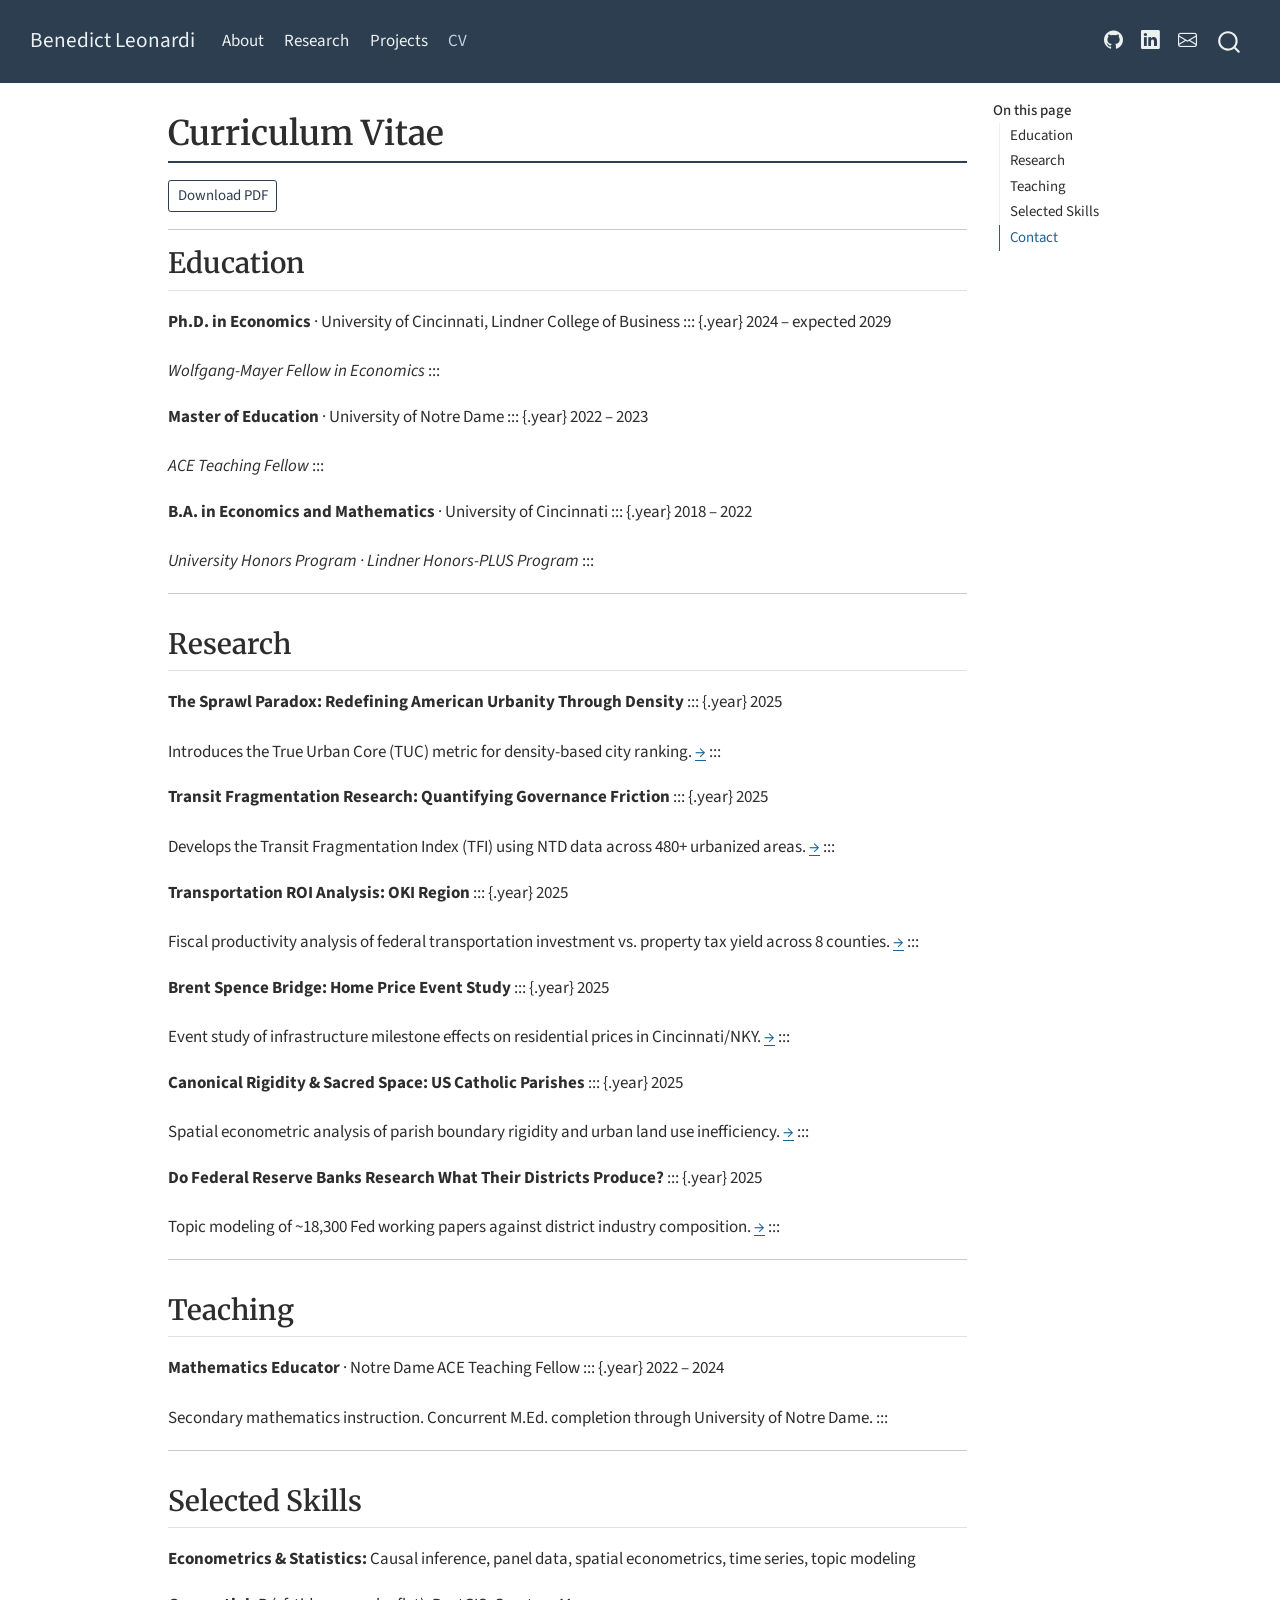
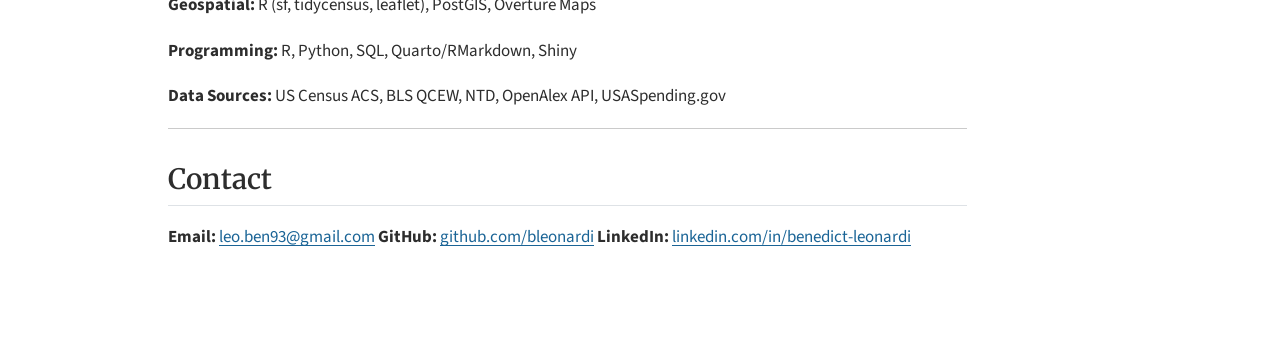
==== docs/cv.html @ a8944dca "Replace Jekyll template with Quarto portfolio site Co-Authored-By: Claude Sonnet 4.6 <noreply@anthro" ====
<!DOCTYPE html>
<html xmlns="http://www.w3.org/1999/xhtml" lang="en" xml:lang="en"><head>

<meta charset="utf-8">
<meta name="generator" content="quarto-1.8.27">

<meta name="viewport" content="width=device-width, initial-scale=1.0, user-scalable=yes">


<title>Curriculum Vitae – Benedict Leonardi</title>
<style>
code{white-space: pre-wrap;}
span.smallcaps{font-variant: small-caps;}
div.columns{display: flex; gap: min(4vw, 1.5em);}
div.column{flex: auto; overflow-x: auto;}
div.hanging-indent{margin-left: 1.5em; text-indent: -1.5em;}
ul.task-list{list-style: none;}
ul.task-list li input[type="checkbox"] {
  width: 0.8em;
  margin: 0 0.8em 0.2em -1em; /* quarto-specific, see https://github.com/quarto-dev/quarto-cli/issues/4556 */ 
  vertical-align: middle;
}
</style>


<script src="site_libs/quarto-nav/quarto-nav.js"></script>
<script src="site_libs/quarto-nav/headroom.min.js"></script>
<script src="site_libs/clipboard/clipboard.min.js"></script>
<script src="site_libs/quarto-search/autocomplete.umd.js"></script>
<script src="site_libs/quarto-search/fuse.min.js"></script>
<script src="site_libs/quarto-search/quarto-search.js"></script>
<meta name="quarto:offset" content="./">
<link href="./assets/favicon.ico" rel="icon">
<script src="site_libs/quarto-html/quarto.js" type="module"></script>
<script src="site_libs/quarto-html/tabsets/tabsets.js" type="module"></script>
<script src="site_libs/quarto-html/axe/axe-check.js" type="module"></script>
<script src="site_libs/quarto-html/popper.min.js"></script>
<script src="site_libs/quarto-html/tippy.umd.min.js"></script>
<script src="site_libs/quarto-html/anchor.min.js"></script>
<link href="site_libs/quarto-html/tippy.css" rel="stylesheet">
<link href="site_libs/quarto-html/quarto-syntax-highlighting-ed96de9b727972fe78a7b5d16c58bf87.css" rel="stylesheet" id="quarto-text-highlighting-styles">
<script src="site_libs/bootstrap/bootstrap.min.js"></script>
<link href="site_libs/bootstrap/bootstrap-icons.css" rel="stylesheet">
<link href="site_libs/bootstrap/bootstrap-1ea715ee01ba7986d2f4ab4fe4b01120.min.css" rel="stylesheet" append-hash="true" id="quarto-bootstrap" data-mode="light">
<script id="quarto-search-options" type="application/json">{
  "location": "navbar",
  "copy-button": false,
  "collapse-after": 3,
  "panel-placement": "end",
  "type": "overlay",
  "limit": 50,
  "keyboard-shortcut": [
    "f",
    "/",
    "s"
  ],
  "show-item-context": false,
  "language": {
    "search-no-results-text": "No results",
    "search-matching-documents-text": "matching documents",
    "search-copy-link-title": "Copy link to search",
    "search-hide-matches-text": "Hide additional matches",
    "search-more-match-text": "more match in this document",
    "search-more-matches-text": "more matches in this document",
    "search-clear-button-title": "Clear",
    "search-text-placeholder": "",
    "search-detached-cancel-button-title": "Cancel",
    "search-submit-button-title": "Submit",
    "search-label": "Search"
  }
}</script>


</head>

<body class="nav-fixed quarto-light">

<div id="quarto-search-results"></div>
  <header id="quarto-header" class="headroom fixed-top">
    <nav class="navbar navbar-expand-lg " data-bs-theme="dark">
      <div class="navbar-container container-fluid">
      <div class="navbar-brand-container mx-auto">
    <a class="navbar-brand" href="./index.html">
    <span class="navbar-title">Benedict Leonardi</span>
    </a>
  </div>
            <div id="quarto-search" class="" title="Search"></div>
          <button class="navbar-toggler" type="button" data-bs-toggle="collapse" data-bs-target="#navbarCollapse" aria-controls="navbarCollapse" role="menu" aria-expanded="false" aria-label="Toggle navigation" onclick="if (window.quartoToggleHeadroom) { window.quartoToggleHeadroom(); }">
  <span class="navbar-toggler-icon"></span>
</button>
          <div class="collapse navbar-collapse" id="navbarCollapse">
            <ul class="navbar-nav navbar-nav-scroll me-auto">
  <li class="nav-item">
    <a class="nav-link" href="./index.html"> 
<span class="menu-text">About</span></a>
  </li>  
  <li class="nav-item">
    <a class="nav-link" href="./research.html"> 
<span class="menu-text">Research</span></a>
  </li>  
  <li class="nav-item">
    <a class="nav-link" href="./projects.html"> 
<span class="menu-text">Projects</span></a>
  </li>  
  <li class="nav-item">
    <a class="nav-link active" href="./cv.html" aria-current="page"> 
<span class="menu-text">CV</span></a>
  </li>  
</ul>
            <ul class="navbar-nav navbar-nav-scroll ms-auto">
  <li class="nav-item compact">
    <a class="nav-link" href="https://github.com/bleonardi"> <i class="bi bi-github" role="img" aria-label="GitHub">
</i> 
<span class="menu-text"></span></a>
  </li>  
  <li class="nav-item compact">
    <a class="nav-link" href="https://www.linkedin.com/in/benedict-leonardi/"> <i class="bi bi-linkedin" role="img" aria-label="LinkedIn">
</i> 
<span class="menu-text"></span></a>
  </li>  
  <li class="nav-item compact">
    <a class="nav-link" href="mailto:leo.ben93@gmail.com"> <i class="bi bi-envelope" role="img" aria-label="Email">
</i> 
<span class="menu-text"></span></a>
  </li>  
</ul>
          </div> <!-- /navcollapse -->
            <div class="quarto-navbar-tools">
</div>
      </div> <!-- /container-fluid -->
    </nav>
</header>
<!-- content -->
<div id="quarto-content" class="quarto-container page-columns page-rows-contents page-layout-article page-navbar">
<!-- sidebar -->
<!-- margin-sidebar -->
    <div id="quarto-margin-sidebar" class="sidebar margin-sidebar">
        <nav id="TOC" role="doc-toc" class="toc-active">
    <h2 id="toc-title">On this page</h2>
   
  <ul class="collapse">
  <li><a href="#education" id="toc-education" class="nav-link active" data-scroll-target="#education">Education</a></li>
  <li><a href="#research" id="toc-research" class="nav-link" data-scroll-target="#research">Research</a></li>
  <li><a href="#teaching" id="toc-teaching" class="nav-link" data-scroll-target="#teaching">Teaching</a></li>
  <li><a href="#selected-skills" id="toc-selected-skills" class="nav-link" data-scroll-target="#selected-skills">Selected Skills</a></li>
  <li><a href="#contact" id="toc-contact" class="nav-link" data-scroll-target="#contact">Contact</a></li>
  </ul>
</nav>
    </div>
<!-- main -->
<main class="content" id="quarto-document-content">

<header id="title-block-header" class="quarto-title-block default">
<div class="quarto-title">
<h1 class="title">Curriculum Vitae</h1>
</div>



<div class="quarto-title-meta">

    
  
    
  </div>
  


</header>


<p><a href="mailto:leo.ben93@gmail.com?subject=CV%20Request" class="btn btn-outline-primary btn-sm">Download PDF</a></p>
<hr>
<section id="education" class="level2">
<h2 class="anchored" data-anchor-id="education">Education</h2>
<div class="cv-entry">
<p><strong>Ph.D.&nbsp;in Economics</strong> · University of Cincinnati, Lindner College of Business ::: {.year} 2024 – expected 2029</p>
</div>
<p><em>Wolfgang-Mayer Fellow in Economics</em> :::</p>
<div class="cv-entry">
<p><strong>Master of Education</strong> · University of Notre Dame ::: {.year} 2022 – 2023</p>
</div>
<p><em>ACE Teaching Fellow</em> :::</p>
<div class="cv-entry">
<p><strong>B.A. in Economics and Mathematics</strong> · University of Cincinnati ::: {.year} 2018 – 2022</p>
</div>
<p><em>University Honors Program · Lindner Honors-PLUS Program</em> :::</p>
<hr>
</section>
<section id="research" class="level2">
<h2 class="anchored" data-anchor-id="research">Research</h2>
<div class="cv-entry">
<p><strong>The Sprawl Paradox: Redefining American Urbanity Through Density</strong> ::: {.year} 2025</p>
</div>
<p>Introduces the True Urban Core (TUC) metric for density-based city ranking. <a href="https://bleonardi.github.io/True_Urban_Ranking_Project/">→</a> :::</p>
<div class="cv-entry">
<p><strong>Transit Fragmentation Research: Quantifying Governance Friction</strong> ::: {.year} 2025</p>
</div>
<p>Develops the Transit Fragmentation Index (TFI) using NTD data across 480+ urbanized areas. <a href="https://bleonardi.github.io/Transit_Fragmentation_Research/">→</a> :::</p>
<div class="cv-entry">
<p><strong>Transportation ROI Analysis: OKI Region</strong> ::: {.year} 2025</p>
</div>
<p>Fiscal productivity analysis of federal transportation investment vs.&nbsp;property tax yield across 8 counties. <a href="https://bleonardi.github.io/Transportation_ROI_Analysis/">→</a> :::</p>
<div class="cv-entry">
<p><strong>Brent Spence Bridge: Home Price Event Study</strong> ::: {.year} 2025</p>
</div>
<p>Event study of infrastructure milestone effects on residential prices in Cincinnati/NKY. <a href="https://bleonardi.github.io/BSB_Impact_Analysis/">→</a> :::</p>
<div class="cv-entry">
<p><strong>Canonical Rigidity &amp; Sacred Space: US Catholic Parishes</strong> ::: {.year} 2025</p>
</div>
<p>Spatial econometric analysis of parish boundary rigidity and urban land use inefficiency. <a href="https://bleonardi.github.io/US_Catholic_Churches/">→</a> :::</p>
<div class="cv-entry">
<p><strong>Do Federal Reserve Banks Research What Their Districts Produce?</strong> ::: {.year} 2025</p>
</div>
<p>Topic modeling of ~18,300 Fed working papers against district industry composition. <a href="https://bleonardi.github.io/Fed_Research_Districts/">→</a> :::</p>
<hr>
</section>
<section id="teaching" class="level2">
<h2 class="anchored" data-anchor-id="teaching">Teaching</h2>
<div class="cv-entry">
<p><strong>Mathematics Educator</strong> · Notre Dame ACE Teaching Fellow ::: {.year} 2022 – 2024</p>
</div>
<p>Secondary mathematics instruction. Concurrent M.Ed. completion through University of Notre Dame. :::</p>
<hr>
</section>
<section id="selected-skills" class="level2">
<h2 class="anchored" data-anchor-id="selected-skills">Selected Skills</h2>
<p><strong>Econometrics &amp; Statistics:</strong> Causal inference, panel data, spatial econometrics, time series, topic modeling</p>
<p><strong>Geospatial:</strong> R (sf, tidycensus, leaflet), PostGIS, Overture Maps</p>
<p><strong>Programming:</strong> R, Python, SQL, Quarto/RMarkdown, Shiny</p>
<p><strong>Data Sources:</strong> US Census ACS, BLS QCEW, NTD, OpenAlex API, USASpending.gov</p>
<hr>
</section>
<section id="contact" class="level2">
<h2 class="anchored" data-anchor-id="contact">Contact</h2>
<p><strong>Email:</strong> <a href="mailto:leo.ben93@gmail.com">leo.ben93@gmail.com</a> <strong>GitHub:</strong> <a href="https://github.com/bleonardi">github.com/bleonardi</a> <strong>LinkedIn:</strong> <a href="https://www.linkedin.com/in/benedict-leonardi/">linkedin.com/in/benedict-leonardi</a></p>


</section>

</main> <!-- /main -->
<script id="quarto-html-after-body" type="application/javascript">
  window.document.addEventListener("DOMContentLoaded", function (event) {
    const icon = "";
    const anchorJS = new window.AnchorJS();
    anchorJS.options = {
      placement: 'right',
      icon: icon
    };
    anchorJS.add('.anchored');
    const isCodeAnnotation = (el) => {
      for (const clz of el.classList) {
        if (clz.startsWith('code-annotation-')) {                     
          return true;
        }
      }
      return false;
    }
    const onCopySuccess = function(e) {
      // button target
      const button = e.trigger;
      // don't keep focus
      button.blur();
      // flash "checked"
      button.classList.add('code-copy-button-checked');
      var currentTitle = button.getAttribute("title");
      button.setAttribute("title", "Copied!");
      let tooltip;
      if (window.bootstrap) {
        button.setAttribute("data-bs-toggle", "tooltip");
        button.setAttribute("data-bs-placement", "left");
        button.setAttribute("data-bs-title", "Copied!");
        tooltip = new bootstrap.Tooltip(button, 
          { trigger: "manual", 
            customClass: "code-copy-button-tooltip",
            offset: [0, -8]});
        tooltip.show();    
      }
      setTimeout(function() {
        if (tooltip) {
          tooltip.hide();
          button.removeAttribute("data-bs-title");
          button.removeAttribute("data-bs-toggle");
          button.removeAttribute("data-bs-placement");
        }
        button.setAttribute("title", currentTitle);
        button.classList.remove('code-copy-button-checked');
      }, 1000);
      // clear code selection
      e.clearSelection();
    }
    const getTextToCopy = function(trigger) {
      const outerScaffold = trigger.parentElement.cloneNode(true);
      const codeEl = outerScaffold.querySelector('code');
      for (const childEl of codeEl.children) {
        if (isCodeAnnotation(childEl)) {
          childEl.remove();
        }
      }
      return codeEl.innerText;
    }
    const clipboard = new window.ClipboardJS('.code-copy-button:not([data-in-quarto-modal])', {
      text: getTextToCopy
    });
    clipboard.on('success', onCopySuccess);
    if (window.document.getElementById('quarto-embedded-source-code-modal')) {
      const clipboardModal = new window.ClipboardJS('.code-copy-button[data-in-quarto-modal]', {
        text: getTextToCopy,
        container: window.document.getElementById('quarto-embedded-source-code-modal')
      });
      clipboardModal.on('success', onCopySuccess);
    }
      var localhostRegex = new RegExp(/^(?:http|https):\/\/localhost\:?[0-9]*\//);
      var mailtoRegex = new RegExp(/^mailto:/);
        var filterRegex = new RegExp('/' + window.location.host + '/');
      var isInternal = (href) => {
          return filterRegex.test(href) || localhostRegex.test(href) || mailtoRegex.test(href);
      }
      // Inspect non-navigation links and adorn them if external
     var links = window.document.querySelectorAll('a[href]:not(.nav-link):not(.navbar-brand):not(.toc-action):not(.sidebar-link):not(.sidebar-item-toggle):not(.pagination-link):not(.no-external):not([aria-hidden]):not(.dropdown-item):not(.quarto-navigation-tool):not(.about-link)');
      for (var i=0; i<links.length; i++) {
        const link = links[i];
        if (!isInternal(link.href)) {
          // undo the damage that might have been done by quarto-nav.js in the case of
          // links that we want to consider external
          if (link.dataset.originalHref !== undefined) {
            link.href = link.dataset.originalHref;
          }
            // target, if specified
            link.setAttribute("target", "_blank");
            if (link.getAttribute("rel") === null) {
              link.setAttribute("rel", "noopener");
            }
        }
      }
    function tippyHover(el, contentFn, onTriggerFn, onUntriggerFn) {
      const config = {
        allowHTML: true,
        maxWidth: 500,
        delay: 100,
        arrow: false,
        appendTo: function(el) {
            return el.parentElement;
        },
        interactive: true,
        interactiveBorder: 10,
        theme: 'quarto',
        placement: 'bottom-start',
      };
      if (contentFn) {
        config.content = contentFn;
      }
      if (onTriggerFn) {
        config.onTrigger = onTriggerFn;
      }
      if (onUntriggerFn) {
        config.onUntrigger = onUntriggerFn;
      }
      window.tippy(el, config); 
    }
    const noterefs = window.document.querySelectorAll('a[role="doc-noteref"]');
    for (var i=0; i<noterefs.length; i++) {
      const ref = noterefs[i];
      tippyHover(ref, function() {
        // use id or data attribute instead here
        let href = ref.getAttribute('data-footnote-href') || ref.getAttribute('href');
        try { href = new URL(href).hash; } catch {}
        const id = href.replace(/^#\/?/, "");
        const note = window.document.getElementById(id);
        if (note) {
          return note.innerHTML;
        } else {
          return "";
        }
      });
    }
    const xrefs = window.document.querySelectorAll('a.quarto-xref');
    const processXRef = (id, note) => {
      // Strip column container classes
      const stripColumnClz = (el) => {
        el.classList.remove("page-full", "page-columns");
        if (el.children) {
          for (const child of el.children) {
            stripColumnClz(child);
          }
        }
      }
      stripColumnClz(note)
      if (id === null || id.startsWith('sec-')) {
        // Special case sections, only their first couple elements
        const container = document.createElement("div");
        if (note.children && note.children.length > 2) {
          container.appendChild(note.children[0].cloneNode(true));
          for (let i = 1; i < note.children.length; i++) {
            const child = note.children[i];
            if (child.tagName === "P" && child.innerText === "") {
              continue;
            } else {
              container.appendChild(child.cloneNode(true));
              break;
            }
          }
          if (window.Quarto?.typesetMath) {
            window.Quarto.typesetMath(container);
          }
          return container.innerHTML
        } else {
          if (window.Quarto?.typesetMath) {
            window.Quarto.typesetMath(note);
          }
          return note.innerHTML;
        }
      } else {
        // Remove any anchor links if they are present
        const anchorLink = note.querySelector('a.anchorjs-link');
        if (anchorLink) {
          anchorLink.remove();
        }
        if (window.Quarto?.typesetMath) {
          window.Quarto.typesetMath(note);
        }
        if (note.classList.contains("callout")) {
          return note.outerHTML;
        } else {
          return note.innerHTML;
        }
      }
    }
    for (var i=0; i<xrefs.length; i++) {
      const xref = xrefs[i];
      tippyHover(xref, undefined, function(instance) {
        instance.disable();
        let url = xref.getAttribute('href');
        let hash = undefined; 
        if (url.startsWith('#')) {
          hash = url;
        } else {
          try { hash = new URL(url).hash; } catch {}
        }
        if (hash) {
          const id = hash.replace(/^#\/?/, "");
          const note = window.document.getElementById(id);
          if (note !== null) {
            try {
              const html = processXRef(id, note.cloneNode(true));
              instance.setContent(html);
            } finally {
              instance.enable();
              instance.show();
            }
          } else {
            // See if we can fetch this
            fetch(url.split('#')[0])
            .then(res => res.text())
            .then(html => {
              const parser = new DOMParser();
              const htmlDoc = parser.parseFromString(html, "text/html");
              const note = htmlDoc.getElementById(id);
              if (note !== null) {
                const html = processXRef(id, note);
                instance.setContent(html);
              } 
            }).finally(() => {
              instance.enable();
              instance.show();
            });
          }
        } else {
          // See if we can fetch a full url (with no hash to target)
          // This is a special case and we should probably do some content thinning / targeting
          fetch(url)
          .then(res => res.text())
          .then(html => {
            const parser = new DOMParser();
            const htmlDoc = parser.parseFromString(html, "text/html");
            const note = htmlDoc.querySelector('main.content');
            if (note !== null) {
              // This should only happen for chapter cross references
              // (since there is no id in the URL)
              // remove the first header
              if (note.children.length > 0 && note.children[0].tagName === "HEADER") {
                note.children[0].remove();
              }
              const html = processXRef(null, note);
              instance.setContent(html);
            } 
          }).finally(() => {
            instance.enable();
            instance.show();
          });
        }
      }, function(instance) {
      });
    }
        let selectedAnnoteEl;
        const selectorForAnnotation = ( cell, annotation) => {
          let cellAttr = 'data-code-cell="' + cell + '"';
          let lineAttr = 'data-code-annotation="' +  annotation + '"';
          const selector = 'span[' + cellAttr + '][' + lineAttr + ']';
          return selector;
        }
        const selectCodeLines = (annoteEl) => {
          const doc = window.document;
          const targetCell = annoteEl.getAttribute("data-target-cell");
          const targetAnnotation = annoteEl.getAttribute("data-target-annotation");
          const annoteSpan = window.document.querySelector(selectorForAnnotation(targetCell, targetAnnotation));
          const lines = annoteSpan.getAttribute("data-code-lines").split(",");
          const lineIds = lines.map((line) => {
            return targetCell + "-" + line;
          })
          let top = null;
          let height = null;
          let parent = null;
          if (lineIds.length > 0) {
              //compute the position of the single el (top and bottom and make a div)
              const el = window.document.getElementById(lineIds[0]);
              top = el.offsetTop;
              height = el.offsetHeight;
              parent = el.parentElement.parentElement;
            if (lineIds.length > 1) {
              const lastEl = window.document.getElementById(lineIds[lineIds.length - 1]);
              const bottom = lastEl.offsetTop + lastEl.offsetHeight;
              height = bottom - top;
            }
            if (top !== null && height !== null && parent !== null) {
              // cook up a div (if necessary) and position it 
              let div = window.document.getElementById("code-annotation-line-highlight");
              if (div === null) {
                div = window.document.createElement("div");
                div.setAttribute("id", "code-annotation-line-highlight");
                div.style.position = 'absolute';
                parent.appendChild(div);
              }
              div.style.top = top - 2 + "px";
              div.style.height = height + 4 + "px";
              div.style.left = 0;
              let gutterDiv = window.document.getElementById("code-annotation-line-highlight-gutter");
              if (gutterDiv === null) {
                gutterDiv = window.document.createElement("div");
                gutterDiv.setAttribute("id", "code-annotation-line-highlight-gutter");
                gutterDiv.style.position = 'absolute';
                const codeCell = window.document.getElementById(targetCell);
                const gutter = codeCell.querySelector('.code-annotation-gutter');
                gutter.appendChild(gutterDiv);
              }
              gutterDiv.style.top = top - 2 + "px";
              gutterDiv.style.height = height + 4 + "px";
            }
            selectedAnnoteEl = annoteEl;
          }
        };
        const unselectCodeLines = () => {
          const elementsIds = ["code-annotation-line-highlight", "code-annotation-line-highlight-gutter"];
          elementsIds.forEach((elId) => {
            const div = window.document.getElementById(elId);
            if (div) {
              div.remove();
            }
          });
          selectedAnnoteEl = undefined;
        };
          // Handle positioning of the toggle
      window.addEventListener(
        "resize",
        throttle(() => {
          elRect = undefined;
          if (selectedAnnoteEl) {
            selectCodeLines(selectedAnnoteEl);
          }
        }, 10)
      );
      function throttle(fn, ms) {
      let throttle = false;
      let timer;
        return (...args) => {
          if(!throttle) { // first call gets through
              fn.apply(this, args);
              throttle = true;
          } else { // all the others get throttled
              if(timer) clearTimeout(timer); // cancel #2
              timer = setTimeout(() => {
                fn.apply(this, args);
                timer = throttle = false;
              }, ms);
          }
        };
      }
        // Attach click handler to the DT
        const annoteDls = window.document.querySelectorAll('dt[data-target-cell]');
        for (const annoteDlNode of annoteDls) {
          annoteDlNode.addEventListener('click', (event) => {
            const clickedEl = event.target;
            if (clickedEl !== selectedAnnoteEl) {
              unselectCodeLines();
              const activeEl = window.document.querySelector('dt[data-target-cell].code-annotation-active');
              if (activeEl) {
                activeEl.classList.remove('code-annotation-active');
              }
              selectCodeLines(clickedEl);
              clickedEl.classList.add('code-annotation-active');
            } else {
              // Unselect the line
              unselectCodeLines();
              clickedEl.classList.remove('code-annotation-active');
            }
          });
        }
    const findCites = (el) => {
      const parentEl = el.parentElement;
      if (parentEl) {
        const cites = parentEl.dataset.cites;
        if (cites) {
          return {
            el,
            cites: cites.split(' ')
          };
        } else {
          return findCites(el.parentElement)
        }
      } else {
        return undefined;
      }
    };
    var bibliorefs = window.document.querySelectorAll('a[role="doc-biblioref"]');
    for (var i=0; i<bibliorefs.length; i++) {
      const ref = bibliorefs[i];
      const citeInfo = findCites(ref);
      if (citeInfo) {
        tippyHover(citeInfo.el, function() {
          var popup = window.document.createElement('div');
          citeInfo.cites.forEach(function(cite) {
            var citeDiv = window.document.createElement('div');
            citeDiv.classList.add('hanging-indent');
            citeDiv.classList.add('csl-entry');
            var biblioDiv = window.document.getElementById('ref-' + cite);
            if (biblioDiv) {
              citeDiv.innerHTML = biblioDiv.innerHTML;
            }
            popup.appendChild(citeDiv);
          });
          return popup.innerHTML;
        });
      }
    }
  });
  </script>
</div> <!-- /content -->




</body></html>
---- docs/site_libs/quarto-html/tippy.css ----
.tippy-box[data-animation=fade][data-state=hidden]{opacity:0}[data-tippy-root]{max-width:calc(100vw - 10px)}.tippy-box{position:relative;background-color:#333;color:#fff;border-radius:4px;font-size:14px;line-height:1.4;white-space:normal;outline:0;transition-property:transform,visibility,opacity}.tippy-box[data-placement^=top]>.tippy-arrow{bottom:0}.tippy-box[data-placement^=top]>.tippy-arrow:before{bottom:-7px;left:0;border-width:8px 8px 0;border-top-color:initial;transform-origin:center top}.tippy-box[data-placement^=bottom]>.tippy-arrow{top:0}.tippy-box[data-placement^=bottom]>.tippy-arrow:before{top:-7px;left:0;border-width:0 8px 8px;border-bottom-color:initial;transform-origin:center bottom}.tippy-box[data-placement^=left]>.tippy-arrow{right:0}.tippy-box[data-placement^=left]>.tippy-arrow:before{border-width:8px 0 8px 8px;border-left-color:initial;right:-7px;transform-origin:center left}.tippy-box[data-placement^=right]>.tippy-arrow{left:0}.tippy-box[data-placement^=right]>.tippy-arrow:before{left:-7px;border-width:8px 8px 8px 0;border-right-color:initial;transform-origin:center right}.tippy-box[data-inertia][data-state=visible]{transition-timing-function:cubic-bezier(.54,1.5,.38,1.11)}.tippy-arrow{width:16px;height:16px;color:#333}.tippy-arrow:before{content:"";position:absolute;border-color:transparent;border-style:solid}.tippy-content{position:relative;padding:5px 9px;z-index:1}
---- docs/site_libs/quarto-html/quarto-syntax-highlighting-ed96de9b727972fe78a7b5d16c58bf87.css ----
/* quarto syntax highlight colors */
:root {
  --quarto-hl-ot-color: #003B4F;
  --quarto-hl-at-color: #657422;
  --quarto-hl-ss-color: #20794D;
  --quarto-hl-an-color: #5E5E5E;
  --quarto-hl-fu-color: #4758AB;
  --quarto-hl-st-color: #20794D;
  --quarto-hl-cf-color: #003B4F;
  --quarto-hl-op-color: #5E5E5E;
  --quarto-hl-er-color: #AD0000;
  --quarto-hl-bn-color: #AD0000;
  --quarto-hl-al-color: #AD0000;
  --quarto-hl-va-color: #111111;
  --quarto-hl-bu-color: inherit;
  --quarto-hl-ex-color: inherit;
  --quarto-hl-pp-color: #AD0000;
  --quarto-hl-in-color: #5E5E5E;
  --quarto-hl-vs-color: #20794D;
  --quarto-hl-wa-color: #5E5E5E;
  --quarto-hl-do-color: #5E5E5E;
  --quarto-hl-im-color: #00769E;
  --quarto-hl-ch-color: #20794D;
  --quarto-hl-dt-color: #AD0000;
  --quarto-hl-fl-color: #AD0000;
  --quarto-hl-co-color: #5E5E5E;
  --quarto-hl-cv-color: #5E5E5E;
  --quarto-hl-cn-color: #8f5902;
  --quarto-hl-sc-color: #5E5E5E;
  --quarto-hl-dv-color: #AD0000;
  --quarto-hl-kw-color: #003B4F;
}

/* other quarto variables */
:root {
  --quarto-font-monospace: SFMono-Regular, Menlo, Monaco, Consolas, "Liberation Mono", "Courier New", monospace;
}

/* syntax highlight based on Pandoc's rules */
pre > code.sourceCode > span {
  color: #003B4F;
}

code.sourceCode > span {
  color: #003B4F;
}

div.sourceCode,
div.sourceCode pre.sourceCode {
  color: #003B4F;
}

/* Normal */
code span {
  color: #003B4F;
}

/* Alert */
code span.al {
  color: #AD0000;
  font-style: inherit;
}

/* Annotation */
code span.an {
  color: #5E5E5E;
  font-style: inherit;
}

/* Attribute */
code span.at {
  color: #657422;
  font-style: inherit;
}

/* BaseN */
code span.bn {
  color: #AD0000;
  font-style: inherit;
}

/* BuiltIn */
code span.bu {
  font-style: inherit;
}

/* ControlFlow */
code span.cf {
  color: #003B4F;
  font-weight: bold;
  font-style: inherit;
}

/* Char */
code span.ch {
  color: #20794D;
  font-style: inherit;
}

/* Constant */
code span.cn {
  color: #8f5902;
  font-style: inherit;
}

/* Comment */
code span.co {
  color: #5E5E5E;
  font-style: inherit;
}

/* CommentVar */
code span.cv {
  color: #5E5E5E;
  font-style: italic;
}

/* Documentation */
code span.do {
  color: #5E5E5E;
  font-style: italic;
}

/* DataType */
code span.dt {
  color: #AD0000;
  font-style: inherit;
}

/* DecVal */
code span.dv {
  color: #AD0000;
  font-style: inherit;
}

/* Error */
code span.er {
  color: #AD0000;
  font-style: inherit;
}

/* Extension */
code span.ex {
  font-style: inherit;
}

/* Float */
code span.fl {
  color: #AD0000;
  font-style: inherit;
}

/* Function */
code span.fu {
  color: #4758AB;
  font-style: inherit;
}

/* Import */
code span.im {
  color: #00769E;
  font-style: inherit;
}

/* Information */
code span.in {
  color: #5E5E5E;
  font-style: inherit;
}

/* Keyword */
code span.kw {
  color: #003B4F;
  font-weight: bold;
  font-style: inherit;
}

/* Operator */
code span.op {
  color: #5E5E5E;
  font-style: inherit;
}

/* Other */
code span.ot {
  color: #003B4F;
  font-style: inherit;
}

/* Preprocessor */
code span.pp {
  color: #AD0000;
  font-style: inherit;
}

/* SpecialChar */
code span.sc {
  color: #5E5E5E;
  font-style: inherit;
}

/* SpecialString */
code span.ss {
  color: #20794D;
  font-style: inherit;
}

/* String */
code span.st {
  color: #20794D;
  font-style: inherit;
}

/* Variable */
code span.va {
  color: #111111;
  font-style: inherit;
}

/* VerbatimString */
code span.vs {
  color: #20794D;
  font-style: inherit;
}

/* Warning */
code span.wa {
  color: #5E5E5E;
  font-style: italic;
}

.prevent-inlining {
  content: "</";
}

/*# sourceMappingURL=0920dd6d7437995b8cdf7429764427b1.css.map */
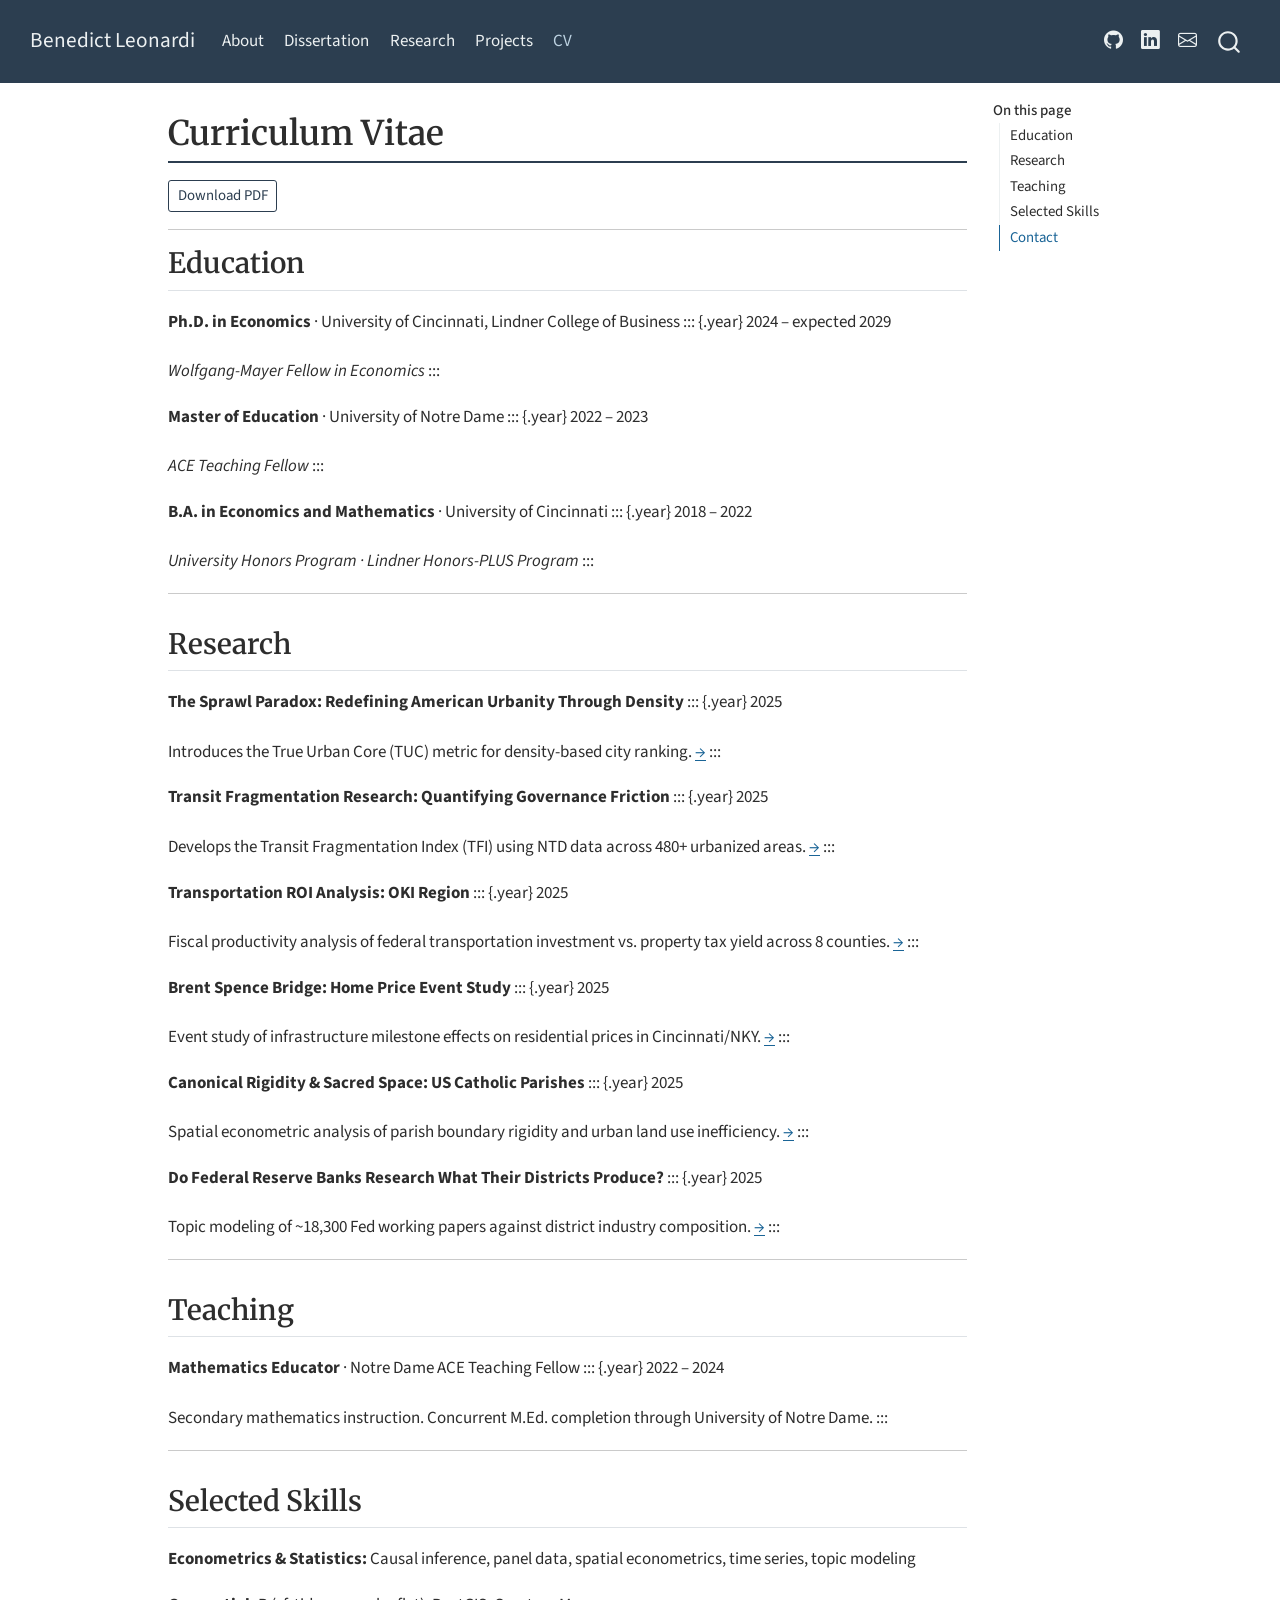
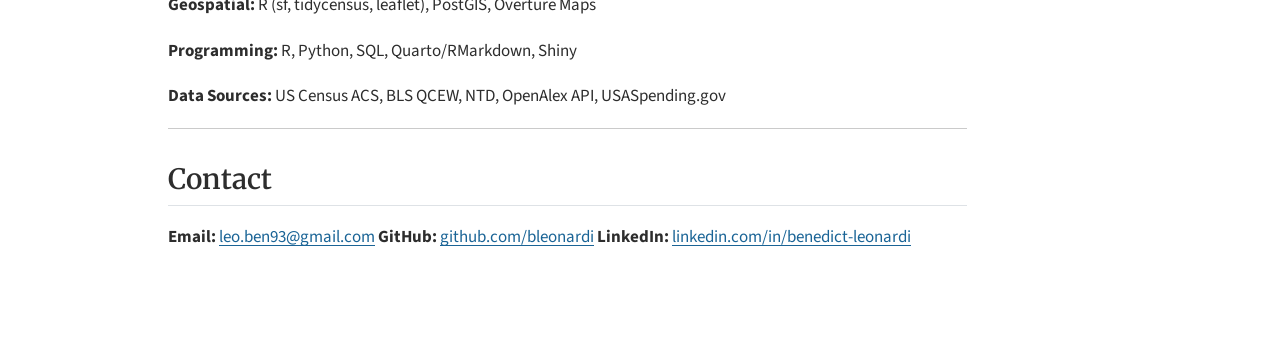
==== commit 12a7ee3c: "Add dissertation research agenda; strengthen Catholic methodology Co-Authored-By: Claude Sonnet 4.6 " ====
--- a/docs/cv.html
+++ b/docs/cv.html
@@ -95,6 +95,10 @@
 <span class="menu-text">About</span></a>
   </li>  
   <li class="nav-item">
+    <a class="nav-link" href="./dissertation.html"> 
+<span class="menu-text">Dissertation</span></a>
+  </li>  
+  <li class="nav-item">
     <a class="nav-link" href="./research.html"> 
 <span class="menu-text">Research</span></a>
   </li>  
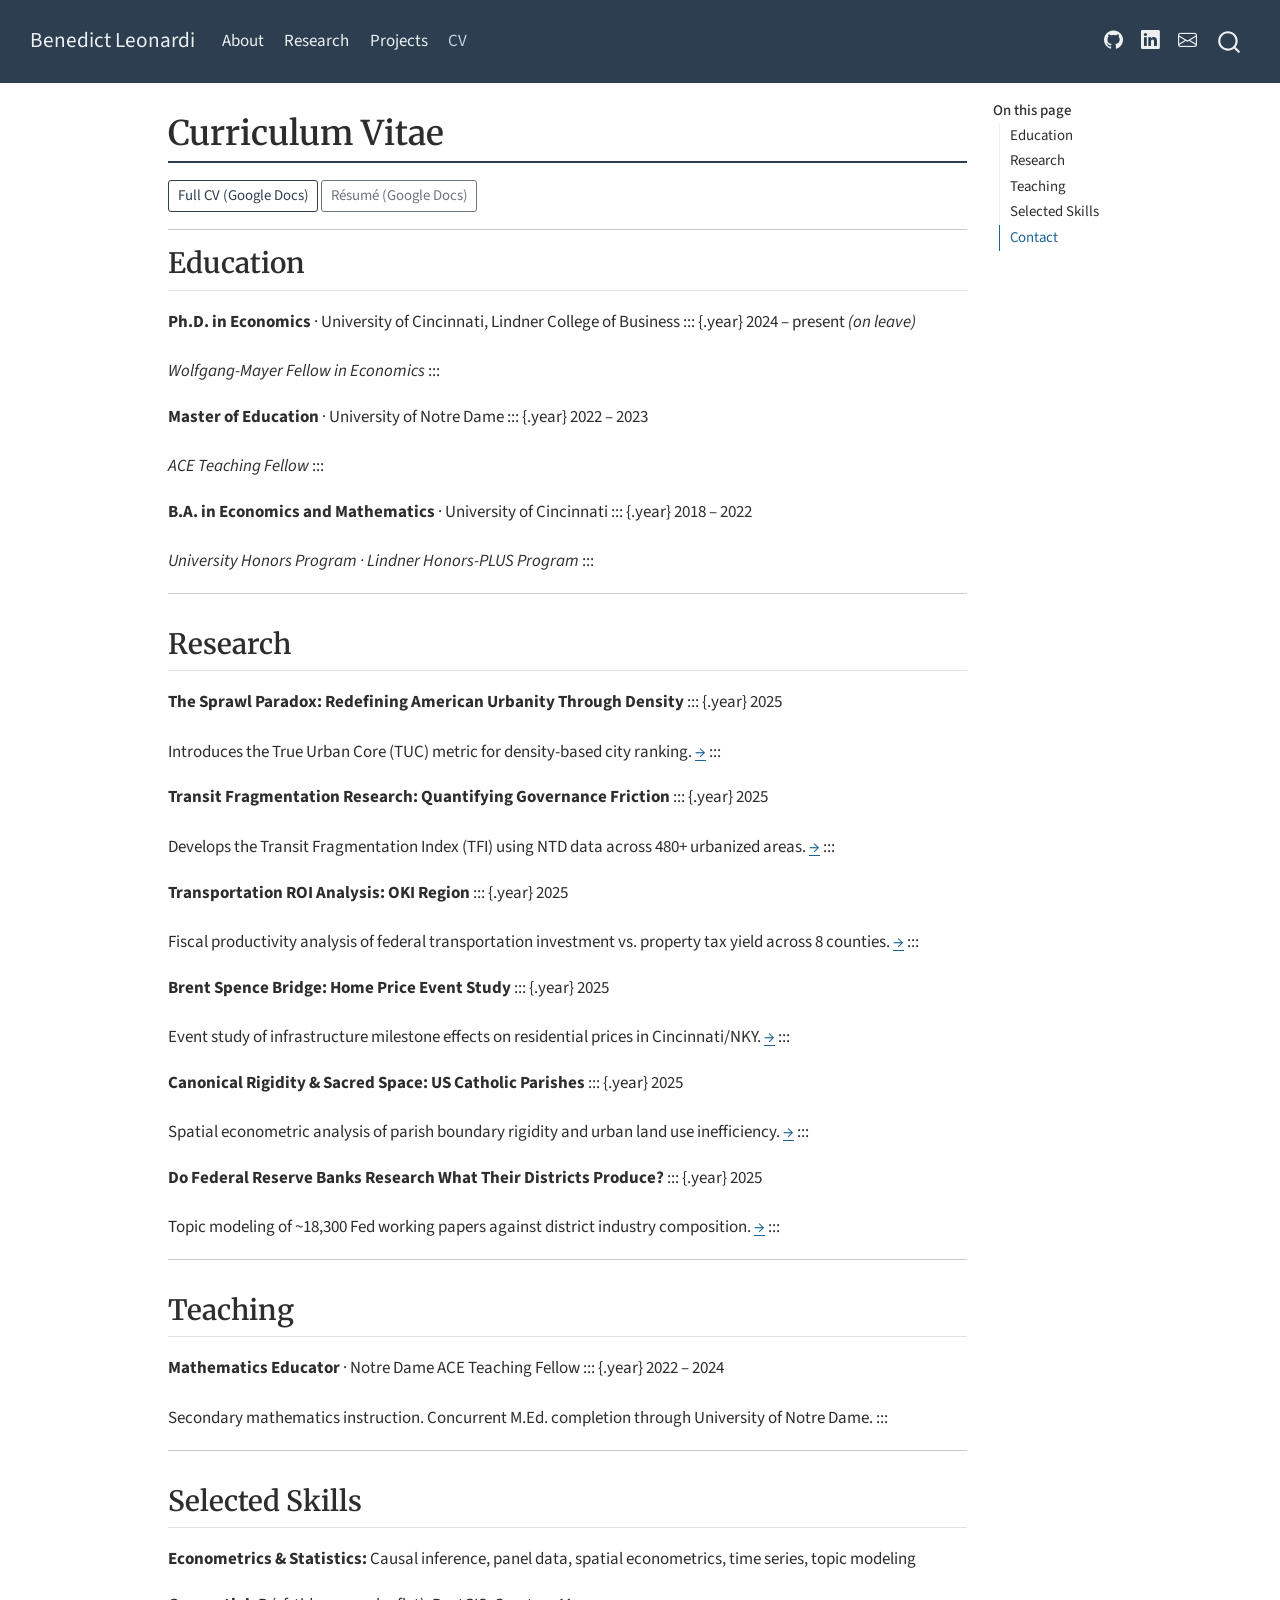
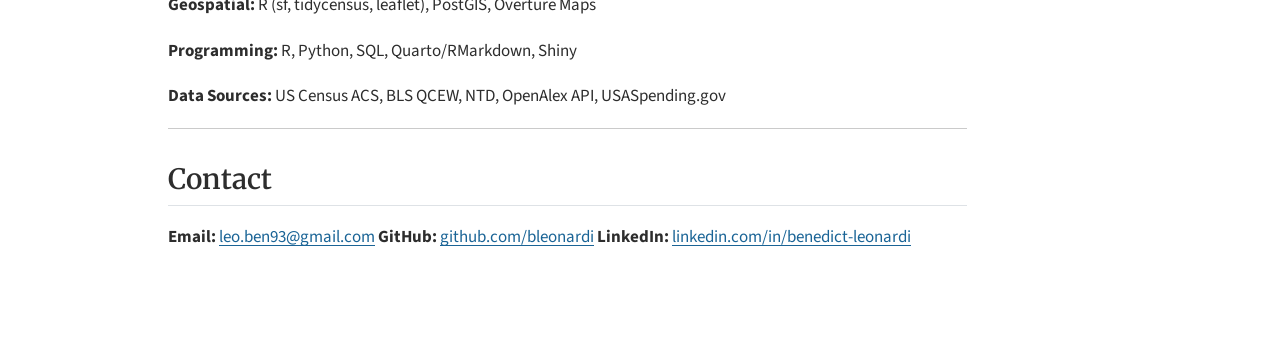
==== commit ea0a0580: "Render: updated bio, CV links, nav changes Co-Authored-By: Claude Sonnet 4.6 <noreply@anthropic.com>" ====
--- a/docs/cv.html
+++ b/docs/cv.html
@@ -95,10 +95,6 @@
 <span class="menu-text">About</span></a>
   </li>  
   <li class="nav-item">
-    <a class="nav-link" href="./dissertation.html"> 
-<span class="menu-text">Dissertation</span></a>
-  </li>  
-  <li class="nav-item">
     <a class="nav-link" href="./research.html"> 
 <span class="menu-text">Research</span></a>
   </li>  
@@ -173,12 +169,12 @@
 </header>
 
 
-<p><a href="mailto:leo.ben93@gmail.com?subject=CV%20Request" class="btn btn-outline-primary btn-sm">Download PDF</a></p>
+<p><a href="https://docs.google.com/document/d/1PLM9aQlSOKK94nyuegt0AnOkrG2HVVWSKIFkC1IF-Gs/edit?usp=sharing" class="btn btn-outline-primary btn-sm">Full CV (Google Docs)</a> <a href="https://docs.google.com/document/d/1bBtWNlteLDemOuFdqYIf1XDPi8KPWX8aG3TGmuooN4Y/edit?usp=sharing" class="btn btn-outline-secondary btn-sm">Résumé (Google Docs)</a></p>
 <hr>
 <section id="education" class="level2">
 <h2 class="anchored" data-anchor-id="education">Education</h2>
 <div class="cv-entry">
-<p><strong>Ph.D.&nbsp;in Economics</strong> · University of Cincinnati, Lindner College of Business ::: {.year} 2024 – expected 2029</p>
+<p><strong>Ph.D.&nbsp;in Economics</strong> · University of Cincinnati, Lindner College of Business ::: {.year} 2024 – present <em>(on leave)</em></p>
 </div>
 <p><em>Wolfgang-Mayer Fellow in Economics</em> :::</p>
 <div class="cv-entry">
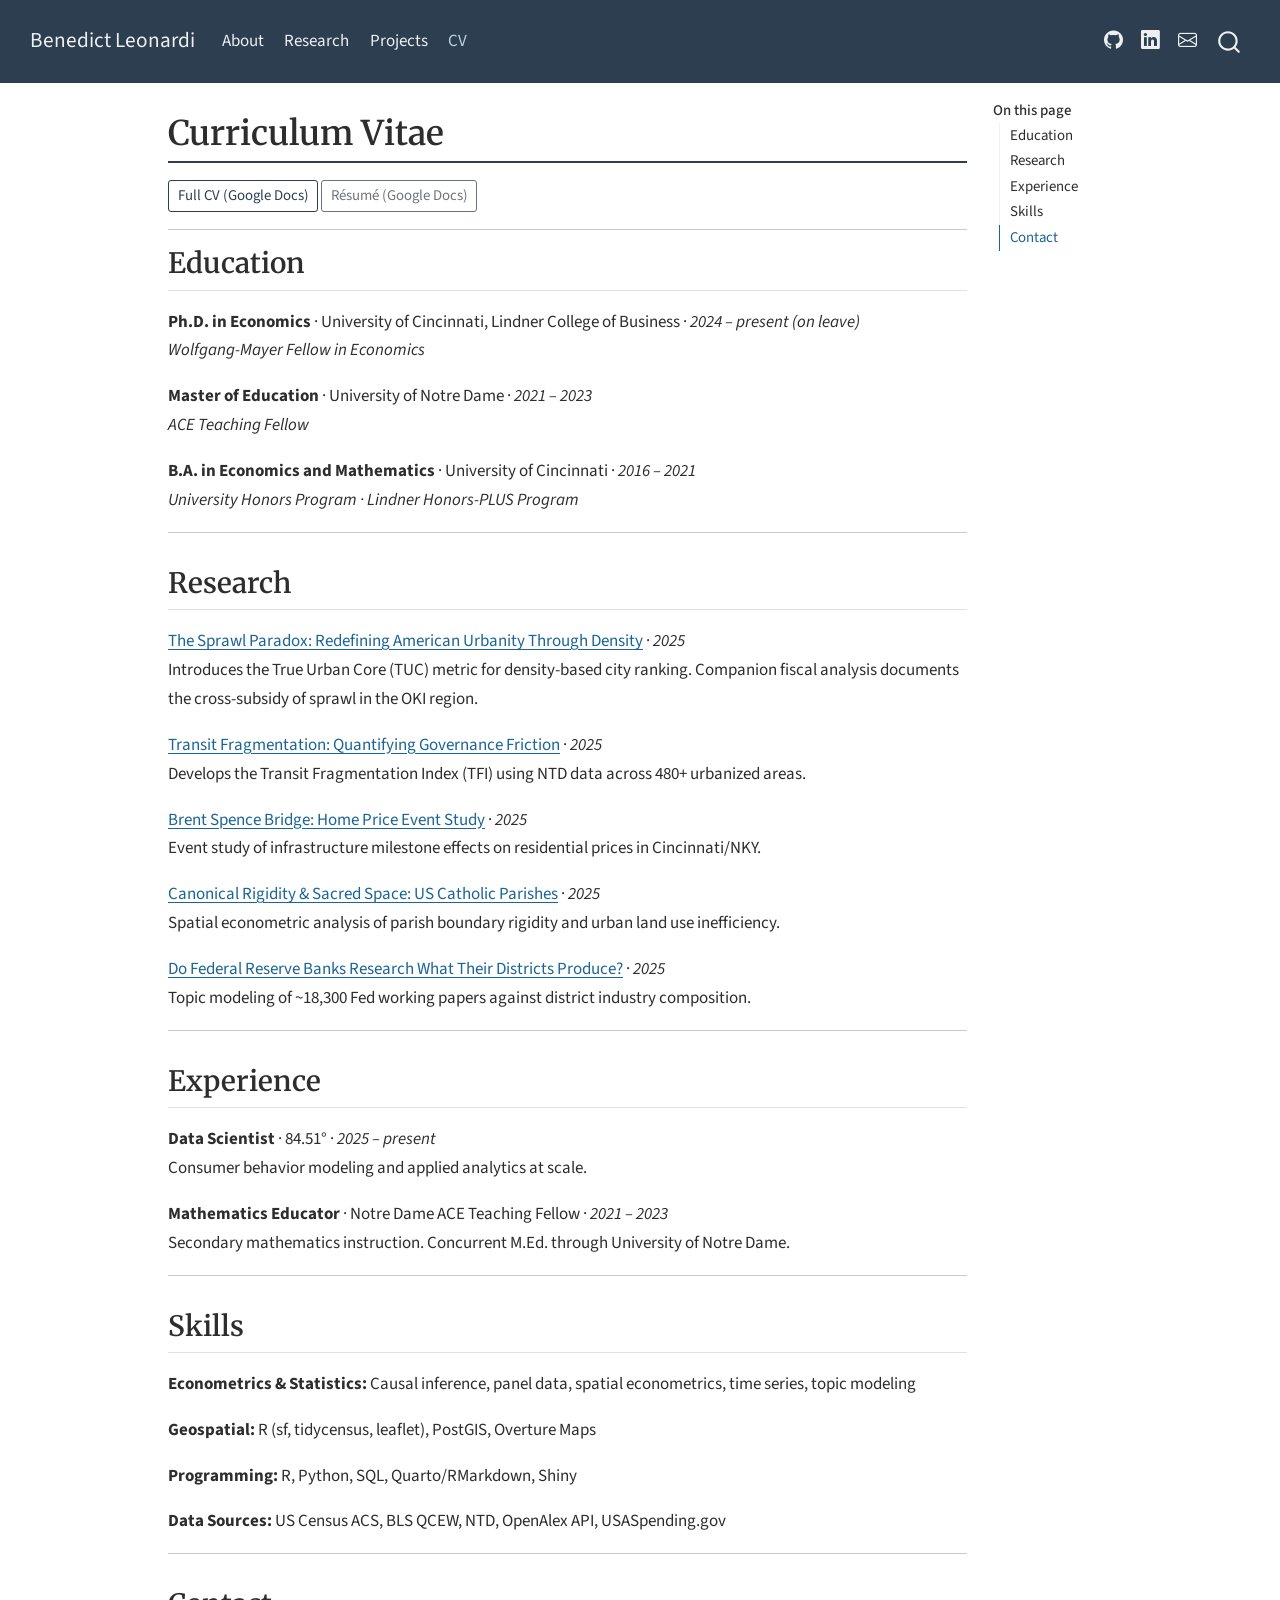
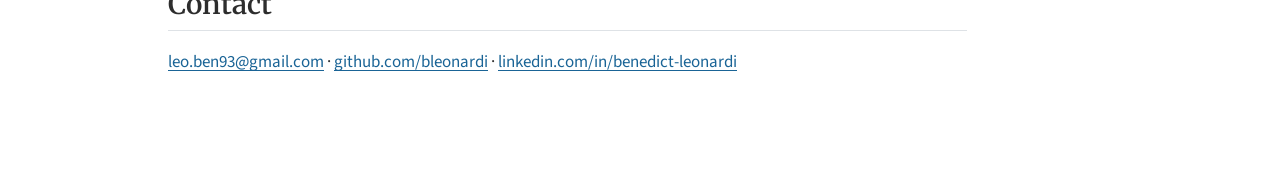
==== commit 25130145: "Fix icon rendering, cv div syntax, education dates; install fontawesome ext Co-Authored-By: Claude S" ====
--- a/docs/cv.html
+++ b/docs/cv.html
@@ -141,8 +141,8 @@
   <ul class="collapse">
   <li><a href="#education" id="toc-education" class="nav-link active" data-scroll-target="#education">Education</a></li>
   <li><a href="#research" id="toc-research" class="nav-link" data-scroll-target="#research">Research</a></li>
-  <li><a href="#teaching" id="toc-teaching" class="nav-link" data-scroll-target="#teaching">Teaching</a></li>
-  <li><a href="#selected-skills" id="toc-selected-skills" class="nav-link" data-scroll-target="#selected-skills">Selected Skills</a></li>
+  <li><a href="#experience" id="toc-experience" class="nav-link" data-scroll-target="#experience">Experience</a></li>
+  <li><a href="#skills" id="toc-skills" class="nav-link" data-scroll-target="#skills">Skills</a></li>
   <li><a href="#contact" id="toc-contact" class="nav-link" data-scroll-target="#contact">Contact</a></li>
   </ul>
 </nav>
@@ -173,58 +173,38 @@
 <hr>
 <section id="education" class="level2">
 <h2 class="anchored" data-anchor-id="education">Education</h2>
-<div class="cv-entry">
-<p><strong>Ph.D.&nbsp;in Economics</strong> · University of Cincinnati, Lindner College of Business ::: {.year} 2024 – present <em>(on leave)</em></p>
-</div>
-<p><em>Wolfgang-Mayer Fellow in Economics</em> :::</p>
-<div class="cv-entry">
-<p><strong>Master of Education</strong> · University of Notre Dame ::: {.year} 2022 – 2023</p>
-</div>
-<p><em>ACE Teaching Fellow</em> :::</p>
-<div class="cv-entry">
-<p><strong>B.A. in Economics and Mathematics</strong> · University of Cincinnati ::: {.year} 2018 – 2022</p>
-</div>
-<p><em>University Honors Program · Lindner Honors-PLUS Program</em> :::</p>
+<p><strong>Ph.D.&nbsp;in Economics</strong> · University of Cincinnati, Lindner College of Business · <em>2024 – present (on leave)</em><br>
+<em>Wolfgang-Mayer Fellow in Economics</em></p>
+<p><strong>Master of Education</strong> · University of Notre Dame · <em>2021 – 2023</em><br>
+<em>ACE Teaching Fellow</em></p>
+<p><strong>B.A. in Economics and Mathematics</strong> · University of Cincinnati · <em>2016 – 2021</em><br>
+<em>University Honors Program · Lindner Honors-PLUS Program</em></p>
 <hr>
 </section>
 <section id="research" class="level2">
 <h2 class="anchored" data-anchor-id="research">Research</h2>
-<div class="cv-entry">
-<p><strong>The Sprawl Paradox: Redefining American Urbanity Through Density</strong> ::: {.year} 2025</p>
-</div>
-<p>Introduces the True Urban Core (TUC) metric for density-based city ranking. <a href="https://bleonardi.github.io/True_Urban_Ranking_Project/">→</a> :::</p>
-<div class="cv-entry">
-<p><strong>Transit Fragmentation Research: Quantifying Governance Friction</strong> ::: {.year} 2025</p>
-</div>
-<p>Develops the Transit Fragmentation Index (TFI) using NTD data across 480+ urbanized areas. <a href="https://bleonardi.github.io/Transit_Fragmentation_Research/">→</a> :::</p>
-<div class="cv-entry">
-<p><strong>Transportation ROI Analysis: OKI Region</strong> ::: {.year} 2025</p>
-</div>
-<p>Fiscal productivity analysis of federal transportation investment vs.&nbsp;property tax yield across 8 counties. <a href="https://bleonardi.github.io/Transportation_ROI_Analysis/">→</a> :::</p>
-<div class="cv-entry">
-<p><strong>Brent Spence Bridge: Home Price Event Study</strong> ::: {.year} 2025</p>
-</div>
-<p>Event study of infrastructure milestone effects on residential prices in Cincinnati/NKY. <a href="https://bleonardi.github.io/BSB_Impact_Analysis/">→</a> :::</p>
-<div class="cv-entry">
-<p><strong>Canonical Rigidity &amp; Sacred Space: US Catholic Parishes</strong> ::: {.year} 2025</p>
-</div>
-<p>Spatial econometric analysis of parish boundary rigidity and urban land use inefficiency. <a href="https://bleonardi.github.io/US_Catholic_Churches/">→</a> :::</p>
-<div class="cv-entry">
-<p><strong>Do Federal Reserve Banks Research What Their Districts Produce?</strong> ::: {.year} 2025</p>
-</div>
-<p>Topic modeling of ~18,300 Fed working papers against district industry composition. <a href="https://bleonardi.github.io/Fed_Research_Districts/">→</a> :::</p>
+<p><strong><a href="https://bleonardi.github.io/True_Urban_Ranking_Project/">The Sprawl Paradox: Redefining American Urbanity Through Density</a></strong> · <em>2025</em><br>
+Introduces the True Urban Core (TUC) metric for density-based city ranking. Companion fiscal analysis documents the cross-subsidy of sprawl in the OKI region.</p>
+<p><strong><a href="https://bleonardi.github.io/Transit_Fragmentation_Research/">Transit Fragmentation: Quantifying Governance Friction</a></strong> · <em>2025</em><br>
+Develops the Transit Fragmentation Index (TFI) using NTD data across 480+ urbanized areas.</p>
+<p><strong><a href="https://bleonardi.github.io/BSB_Impact_Analysis/">Brent Spence Bridge: Home Price Event Study</a></strong> · <em>2025</em><br>
+Event study of infrastructure milestone effects on residential prices in Cincinnati/NKY.</p>
+<p><strong><a href="https://bleonardi.github.io/US_Catholic_Churches/">Canonical Rigidity &amp; Sacred Space: US Catholic Parishes</a></strong> · <em>2025</em><br>
+Spatial econometric analysis of parish boundary rigidity and urban land use inefficiency.</p>
+<p><strong><a href="https://bleonardi.github.io/Fed_Research_Districts/">Do Federal Reserve Banks Research What Their Districts Produce?</a></strong> · <em>2025</em><br>
+Topic modeling of ~18,300 Fed working papers against district industry composition.</p>
 <hr>
 </section>
-<section id="teaching" class="level2">
-<h2 class="anchored" data-anchor-id="teaching">Teaching</h2>
-<div class="cv-entry">
-<p><strong>Mathematics Educator</strong> · Notre Dame ACE Teaching Fellow ::: {.year} 2022 – 2024</p>
-</div>
-<p>Secondary mathematics instruction. Concurrent M.Ed. completion through University of Notre Dame. :::</p>
+<section id="experience" class="level2">
+<h2 class="anchored" data-anchor-id="experience">Experience</h2>
+<p><strong>Data Scientist</strong> · 84.51° · <em>2025 – present</em><br>
+Consumer behavior modeling and applied analytics at scale.</p>
+<p><strong>Mathematics Educator</strong> · Notre Dame ACE Teaching Fellow · <em>2021 – 2023</em><br>
+Secondary mathematics instruction. Concurrent M.Ed. through University of Notre Dame.</p>
 <hr>
 </section>
-<section id="selected-skills" class="level2">
-<h2 class="anchored" data-anchor-id="selected-skills">Selected Skills</h2>
+<section id="skills" class="level2">
+<h2 class="anchored" data-anchor-id="skills">Skills</h2>
 <p><strong>Econometrics &amp; Statistics:</strong> Causal inference, panel data, spatial econometrics, time series, topic modeling</p>
 <p><strong>Geospatial:</strong> R (sf, tidycensus, leaflet), PostGIS, Overture Maps</p>
 <p><strong>Programming:</strong> R, Python, SQL, Quarto/RMarkdown, Shiny</p>
@@ -233,7 +213,7 @@
 </section>
 <section id="contact" class="level2">
 <h2 class="anchored" data-anchor-id="contact">Contact</h2>
-<p><strong>Email:</strong> <a href="mailto:leo.ben93@gmail.com">leo.ben93@gmail.com</a> <strong>GitHub:</strong> <a href="https://github.com/bleonardi">github.com/bleonardi</a> <strong>LinkedIn:</strong> <a href="https://www.linkedin.com/in/benedict-leonardi/">linkedin.com/in/benedict-leonardi</a></p>
+<p><a href="mailto:leo.ben93@gmail.com">leo.ben93@gmail.com</a> · <a href="https://github.com/bleonardi">github.com/bleonardi</a> · <a href="https://www.linkedin.com/in/benedict-leonardi/">linkedin.com/in/benedict-leonardi</a></p>
 
 
 </section>
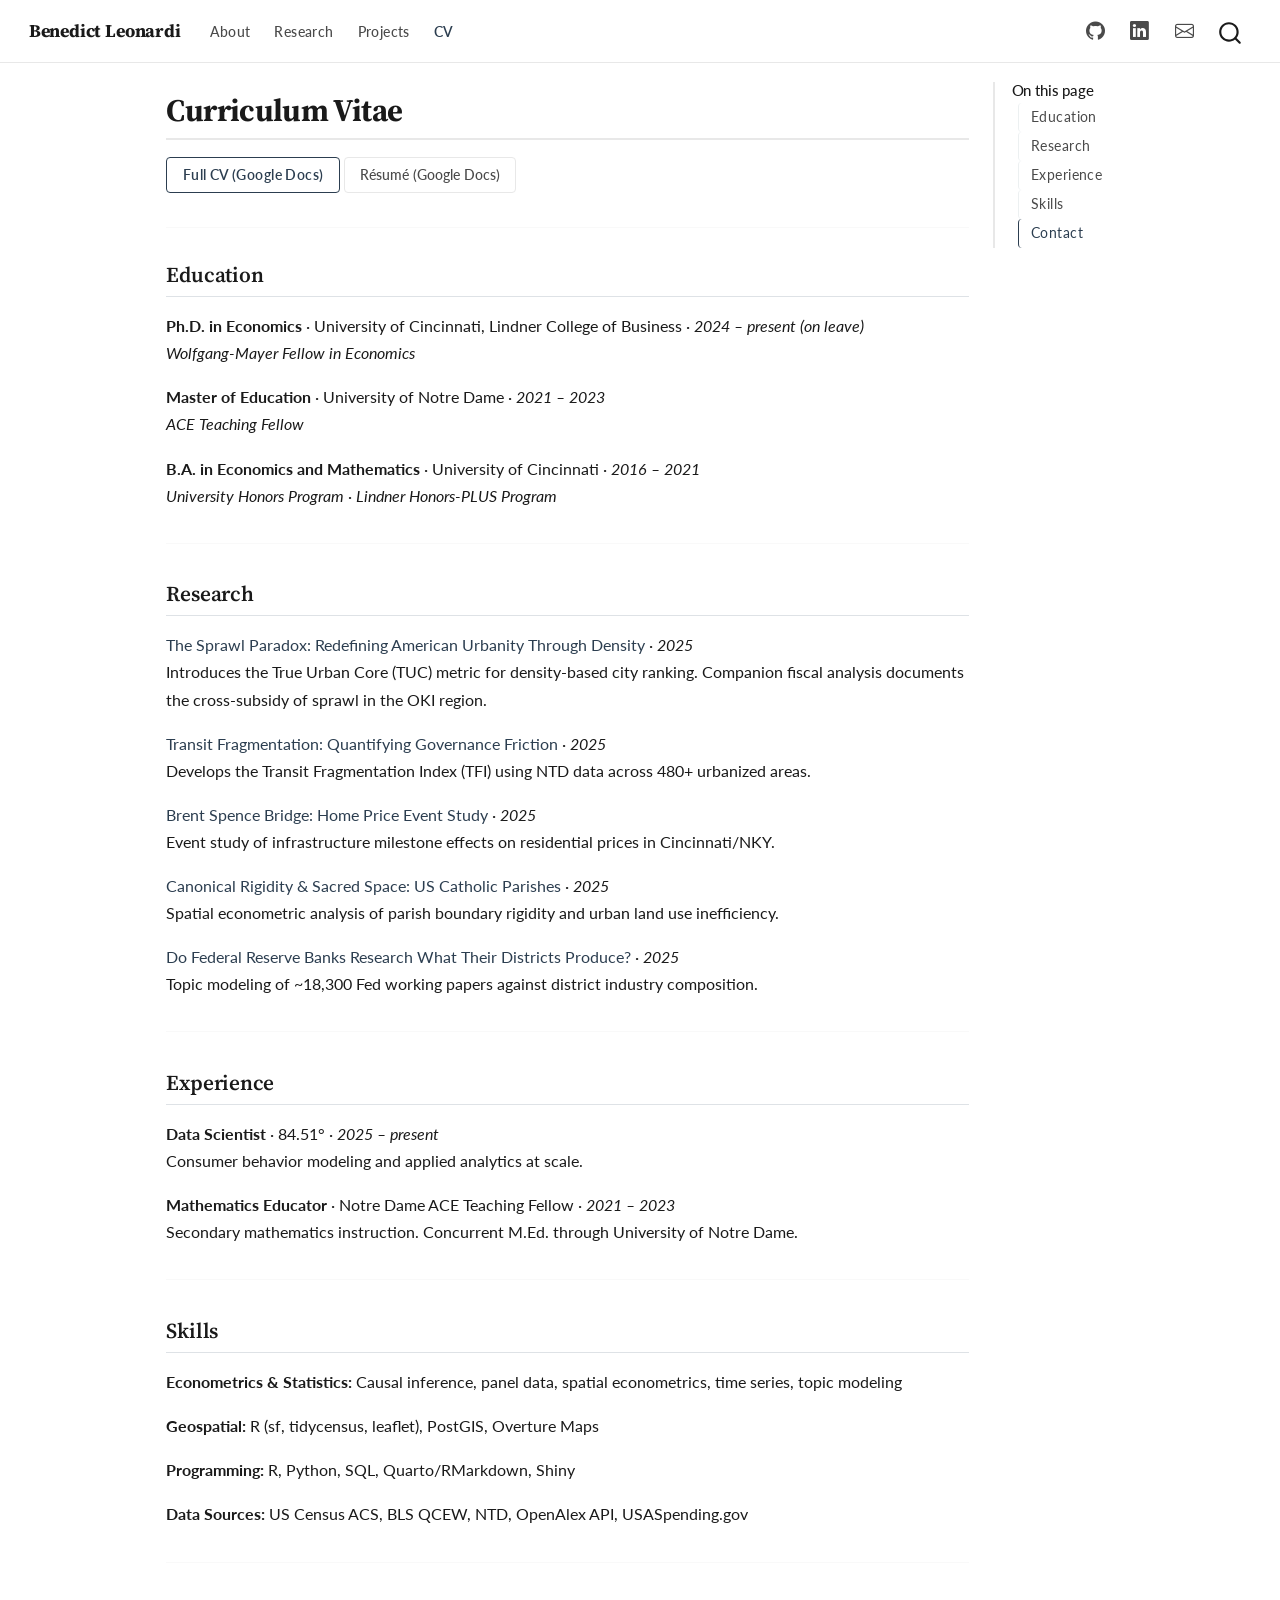
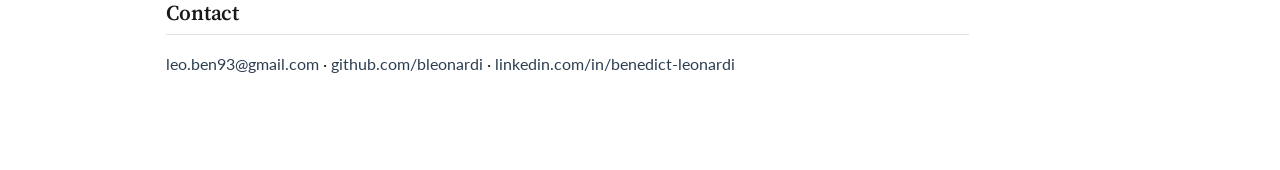
==== commit 4c9a3458: "Restyle: academic template aesthetic — frosted navbar, profile card, grey/black palette Co-Authored-" ====
--- a/docs/cv.html
+++ b/docs/cv.html
@@ -41,7 +41,7 @@
 <link href="site_libs/quarto-html/quarto-syntax-highlighting-ed96de9b727972fe78a7b5d16c58bf87.css" rel="stylesheet" id="quarto-text-highlighting-styles">
 <script src="site_libs/bootstrap/bootstrap.min.js"></script>
 <link href="site_libs/bootstrap/bootstrap-icons.css" rel="stylesheet">
-<link href="site_libs/bootstrap/bootstrap-1ea715ee01ba7986d2f4ab4fe4b01120.min.css" rel="stylesheet" append-hash="true" id="quarto-bootstrap" data-mode="light">
+<link href="site_libs/bootstrap/bootstrap-f0f8ed26560135670959626701b066f3.min.css" rel="stylesheet" append-hash="true" id="quarto-bootstrap" data-mode="light">
 <script id="quarto-search-options" type="application/json">{
   "location": "navbar",
   "copy-button": false,
